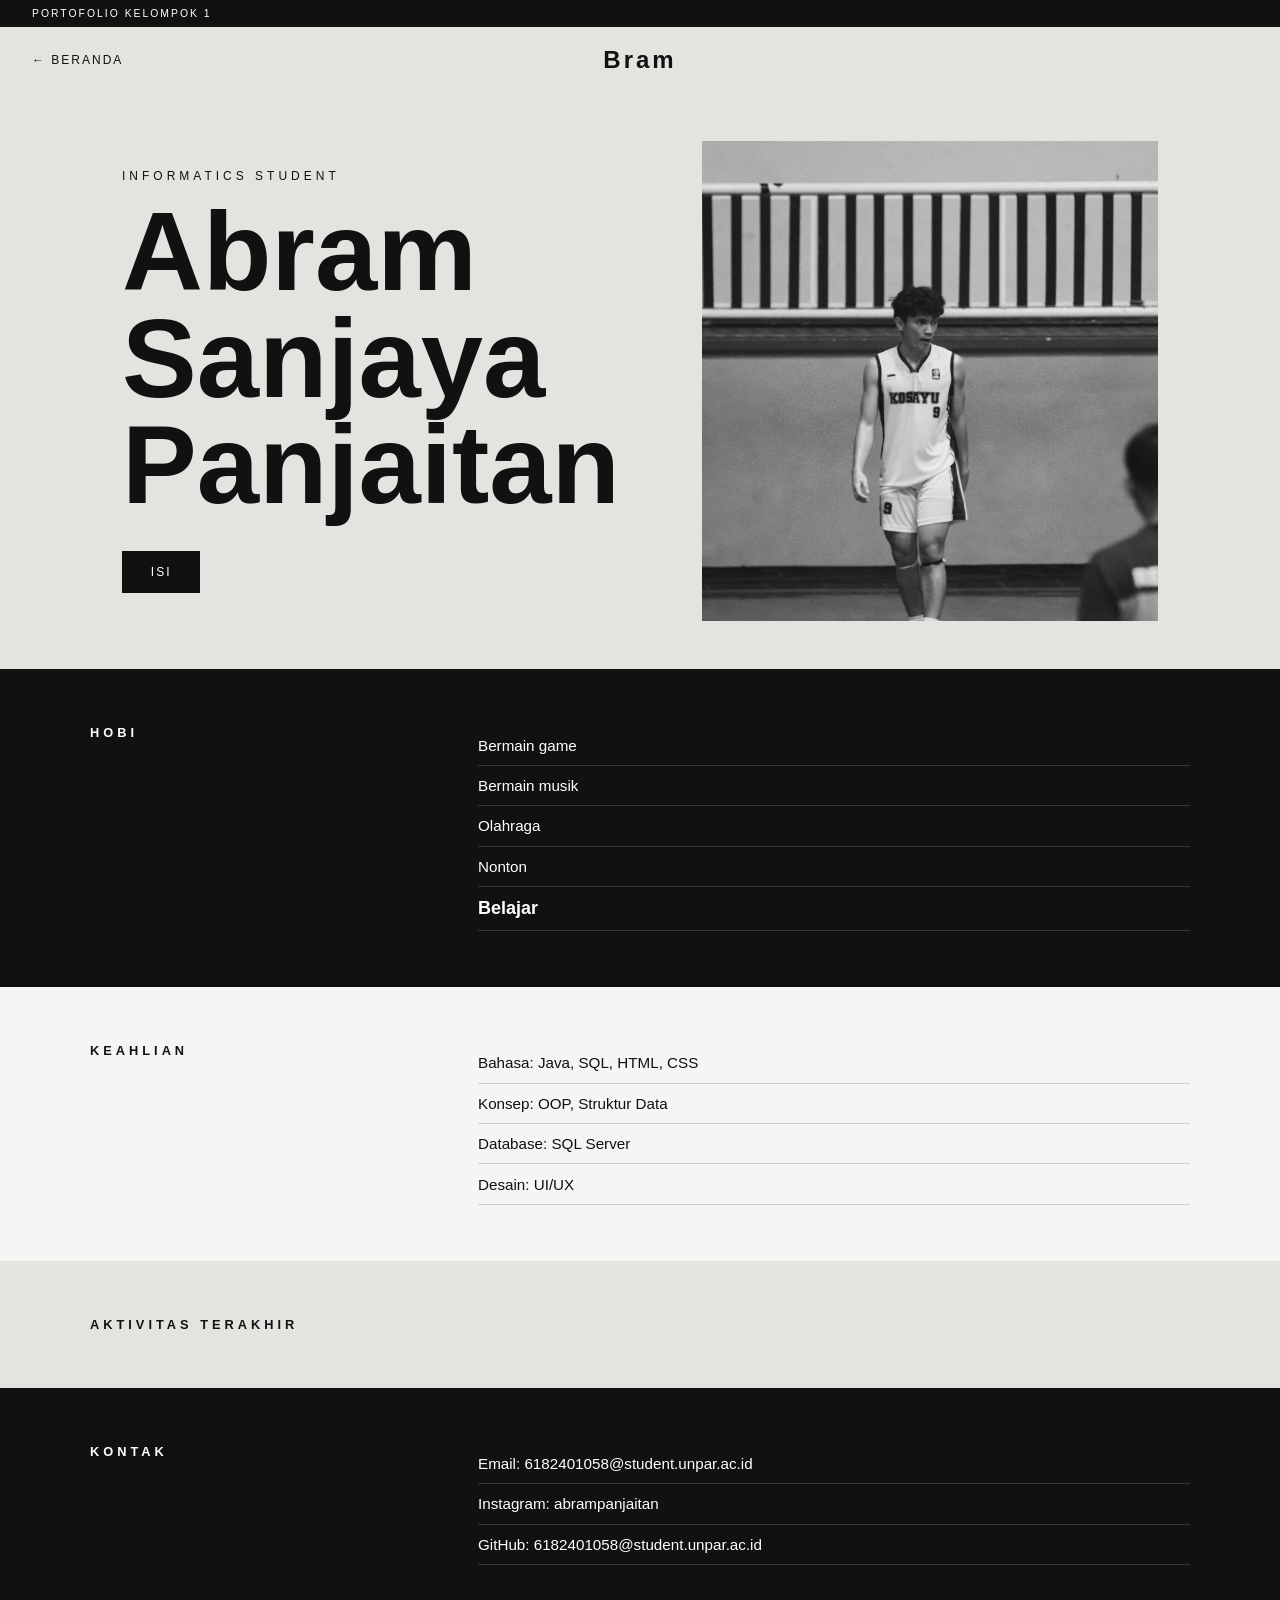
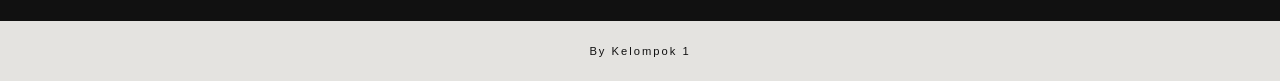
==== profil-abram.html @ 8916ee88 "Tambah halaman profil abram" ====
<!DOCTYPE html>
<html lang="id">
<head>
  <meta charset="UTF-8">
  <meta name="viewport" content="width=device-width, initial-scale=1.0">
  <title>Profil - Abram Sanjaya Panjaitan</title>
  <link rel="stylesheet" href="style-abram.css">
</head>
<body>

  <div class="topbar">Portofolio Kelompok 1</div>

  <nav>
    <a href="index.html">← Beranda</a>
    <span class="logo">Bram</span>
    <span></span>
  </nav>

  <section class="hero">
    <div class="hero-text">
      <p class="label">Informatics Student</p>
      <h1>Abram Sanjaya<br>Panjaitan</h1>
      <a href="#about" class="btn">Isi</a>
    </div>
    <img src="img/abram1.jpg" alt="Foto Spiderman">
  </section>

  <section id="hobi" class="dark">
    <h2>Hobi</h2>
    <ul class="list">
      <li>Bermain game</li>
      <li>Bermain musik</li>
      <li>Olahraga</li>
      <li>Nonton</li>
      <li style="font-size: large;" id="belajar"><b>Belajar</b></li>
    </ul>
  </section>

  <section id="keahlian" class="skills">
    <h2>Keahlian</h2>
    <ul class="list">
      <li>Bahasa: Java, SQL, HTML, CSS</li>
      <li>Konsep: OOP, Struktur Data</li>
      <li>Database: SQL Server</li>
      <li>Desain: UI/UX</li>
    </ul>

    <!--cycle 3-->
  </section>

  <section id="aktivitas" class="aktivitas">
    <h2>Aktivitas Terakhir</h2>
    
  </section>

  <section id="kontak" class="dark">
    <h2>Kontak</h2>
    <ul class="list">
      <li>Email: 6182401058@student.unpar.ac.id</li>
      <li>Instagram: abrampanjaitan</li>
      <li>GitHub: 6182401058@student.unpar.ac.id</li>
    </ul>
  </section>

  <footer>By Kelompok 1</footer>

  <script src="script-abram.js"></script>
</body>
</html>
---- style-abram.css ----
:root {
  --bg: #e4e3e0;
  --black: #111;
  --white: #f6f5f3;
}

* { box-sizing: border-box; margin: 0; padding: 0; }
html { scroll-behavior: smooth; }

body {
  font-family: "Helvetica Neue", Arial, sans-serif;
  background: var(--bg);
  color: var(--black);
}

.topbar {
  background: var(--black);
  color: #fff;
  font-size: 0.65rem;
  letter-spacing: 2px;
  text-transform: uppercase;
  padding: 0.5rem 2rem;
}

nav {
  display: grid;
  grid-template-columns: 1fr auto 1fr;
  align-items: center;
  padding: 1.2rem 2rem;
}

nav a {
  color: var(--black);
  text-decoration: none;
  font-size: 0.75rem;
  letter-spacing: 2px;
  text-transform: uppercase;
}

nav a:hover { text-decoration: underline; }

.logo {
  font-size: 1.5rem;
  font-weight: 600;
  letter-spacing: 3px;
}

.hero {
  display: grid;
  grid-template-columns: 1.2fr 1fr;
  align-items: center;
  gap: 2rem;
  padding: 3rem 2rem;
  max-width: 1100px;
  margin: 0 auto;
}

.label {
  font-size: 0.75rem;
  letter-spacing: 4px;
  text-transform: uppercase;
  margin-bottom: 1rem;
}

.hero h1 {
  font-size: clamp(3rem, 9vw, 7rem);
  line-height: 0.95;
  font-weight: 700;
  margin-bottom: 2rem;
}

.hero img {
  width: 100%;
  max-height: 480px;
  object-fit: cover;
  filter: grayscale(100%);
}

.btn, button {
  display: inline-block;
  background: var(--black);
  color: #fff;
  border: none;
  padding: 0.9rem 1.8rem;
  font-size: 0.75rem;
  letter-spacing: 2px;
  text-transform: uppercase;
  text-decoration: none;
  cursor: pointer;
  transition: opacity 0.2s;
}

.btn:hover, button:hover { opacity: 0.75; }

section:not(.hero) {
  display: grid;
  grid-template-columns: 1fr 2fr;
  gap: 2rem;
  padding: 3.5rem max(2rem, calc((100% - 1100px) / 2));
}

section:not(.hero) h2 {
  font-size: 0.8rem;
  letter-spacing: 4px;
  text-transform: uppercase;
}

.dark {
  background: var(--black);
  color: #fff;
}

.skills { background: var(--white); }

.list { list-style: none; }

.list li {
  padding: 0.7rem 0;
  border-bottom: 1px solid rgba(128, 128, 128, 0.35);
  font-size: 0.95rem;
}

.aktivitas { background: var(--bg); }

.aktivitas-item {
  grid-column: 2;
  display: flex;
  gap: 1.5rem;
  align-items: center;
  margin-bottom: 1.5rem;
}

.aktivitas-item img {
  width: 220px;
  height: 150px;
  object-fit: cover;
  filter: grayscale(100%);
}

footer {
  text-align: center;
  font-size: 0.7rem;
  letter-spacing: 2px;
  padding: 1.5rem;
}

@media (max-width: 700px) {
  .hero, section:not(.hero) { grid-template-columns: 1fr; }
  .aktivitas-item { grid-column: 1; flex-direction: column; align-items: flex-start; }
  .aktivitas-item img { width: 100%; }
}
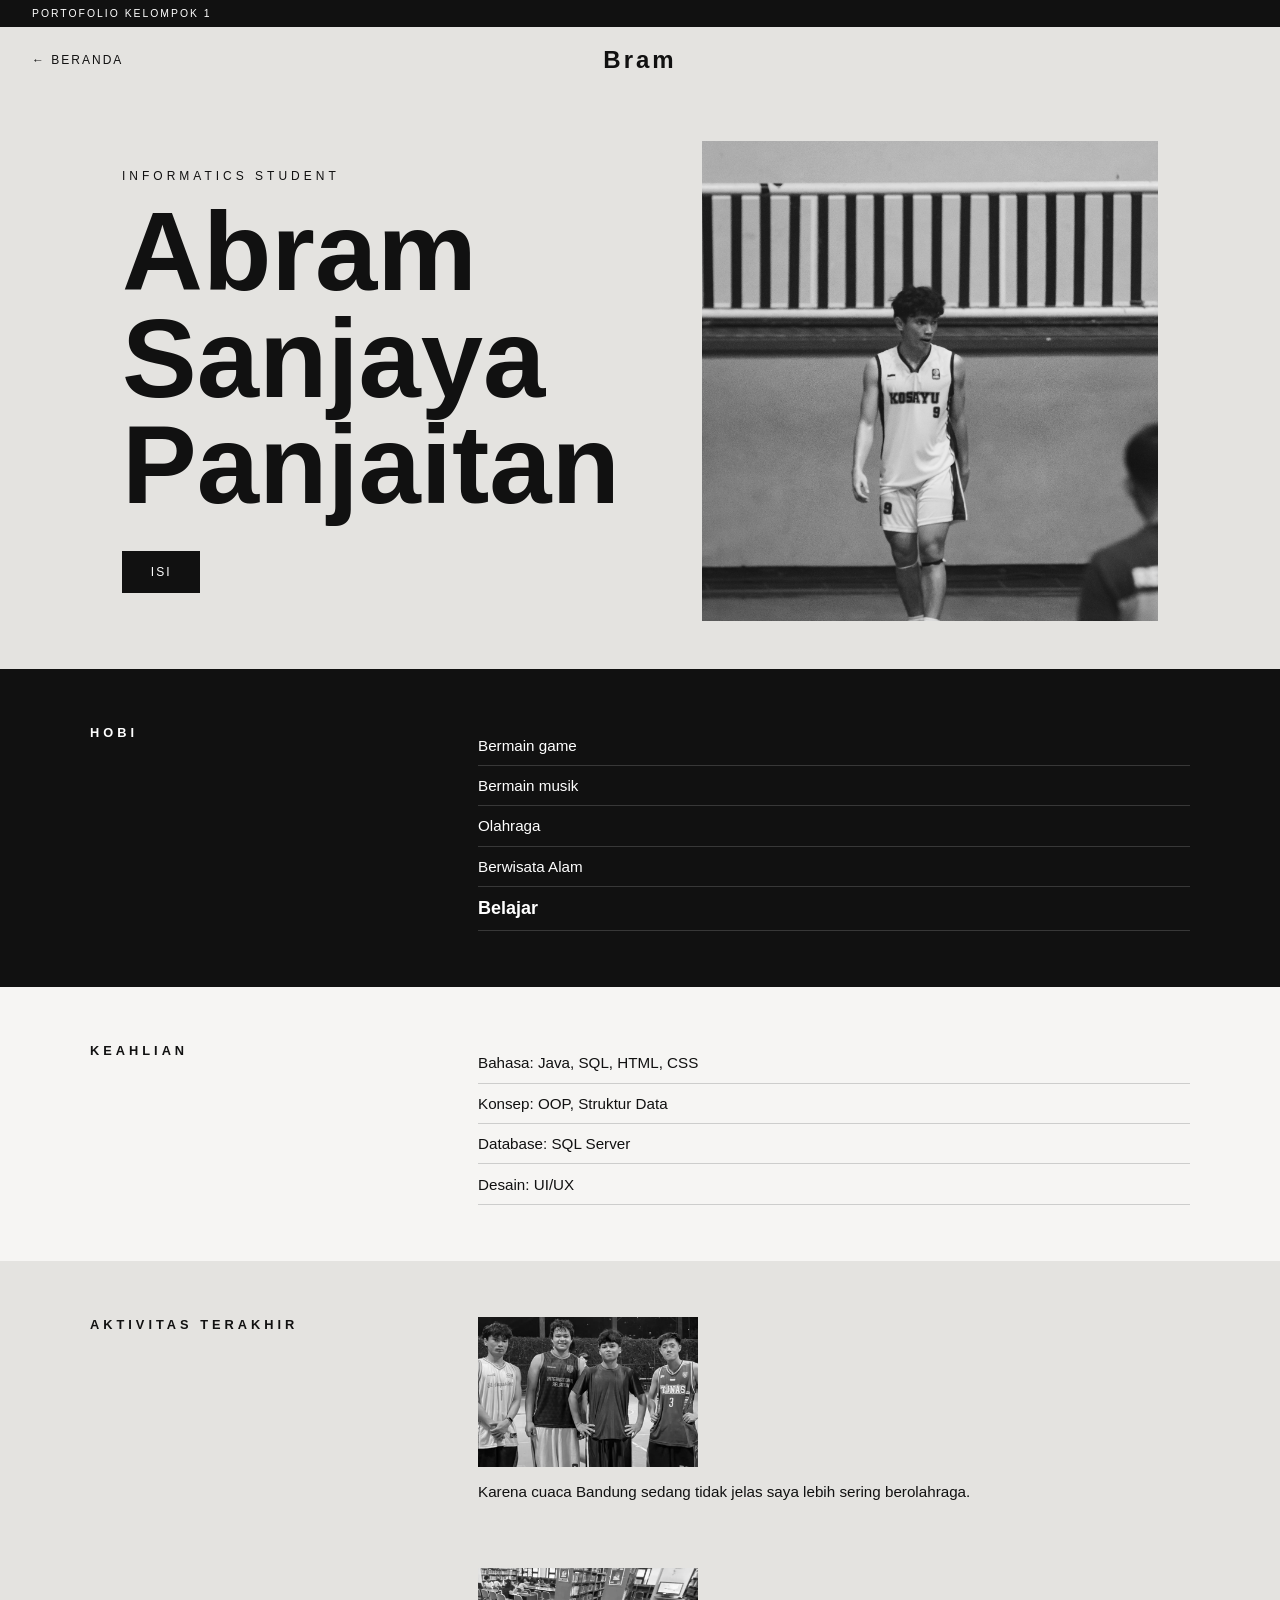
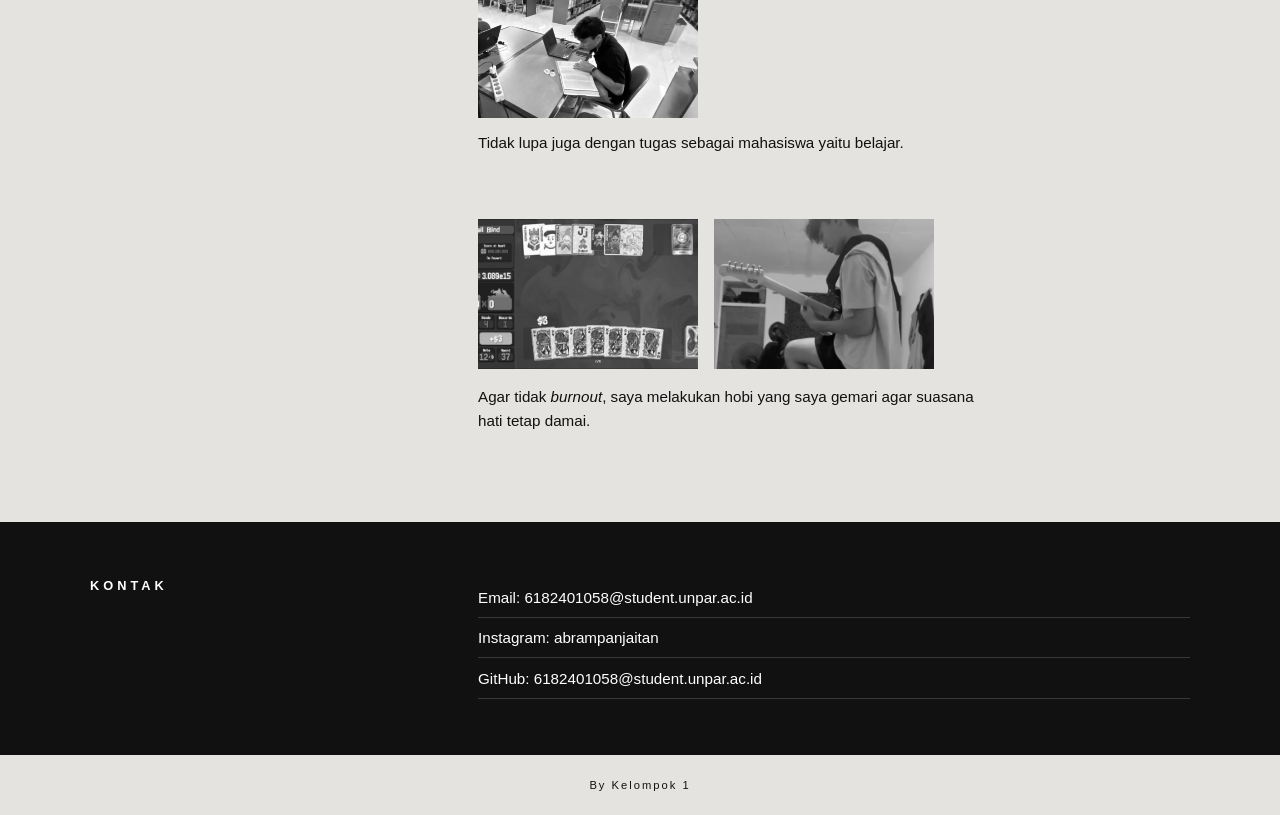
==== commit 610b6d79: "Menambah Konten aktivitas terakhir dan perbaikan html dan css" ====
--- a/profil-abram.html
+++ b/profil-abram.html
@@ -31,7 +31,7 @@
       <li>Bermain game</li>
       <li>Bermain musik</li>
       <li>Olahraga</li>
-      <li>Nonton</li>
+      <li>Berwisata Alam</li>
       <li style="font-size: large;" id="belajar"><b>Belajar</b></li>
     </ul>
   </section>
@@ -45,11 +45,26 @@
       <li>Desain: UI/UX</li>
     </ul>
 
-    <!--cycle 3-->
   </section>
 
   <section id="aktivitas" class="aktivitas">
     <h2>Aktivitas Terakhir</h2>
+
+    <div class="aktivitas1">
+      <img src="img/aktivitas1.jpeg" alt="kegiatan 1">
+      <p>Karena cuaca Bandung sedang tidak jelas saya lebih sering berolahraga.</p>
+    </div>
+
+    <div class="aktivitas2">
+      <img src="img/aktivitas2.jpeg" alt="kegiatan 2">
+      <p>Tidak lupa juga dengan tugas sebagai mahasiswa yaitu belajar.</p>
+    </div>
+
+    <div class="aktivitas3">
+      <img src="img/aktivitas3.jpeg" alt="kegiatan 3">
+      <img src="img/aktivitas3c.jpeg" alt="kegiatan 3">
+      <p>Agar tidak <i>burnout</i>, saya melakukan hobi yang saya gemari agar suasana hati tetap damai.</p>
+    </div>
     
   </section>
 
--- a/style-abram.css
+++ b/style-abram.css
@@ -122,19 +122,41 @@
 
 .aktivitas { background: var(--bg); }
 
-.aktivitas-item {
+.aktivitas1,
+.aktivitas2,
+.aktivitas3 {
   grid-column: 2;
-  display: flex;
-  gap: 1.5rem;
-  align-items: center;
-  margin-bottom: 1.5rem;
+  margin-bottom: 2rem;
 }
 
-.aktivitas-item img {
+.aktivitas1 img,
+.aktivitas2 img,
+.aktivitas3 img {
   width: 220px;
   height: 150px;
   object-fit: cover;
   filter: grayscale(100%);
+  display: block;
+}
+
+.aktivitas1 p,
+.aktivitas2 p,
+.aktivitas3 p {
+  margin-top: 0.8rem;
+  max-width: 500px;
+  line-height: 1.6;
+  font-size: 0.95rem;
+}
+
+.aktivitas3 {
+  display: flex;
+  flex-wrap: wrap;
+  gap: 1rem;
+}
+
+.aktivitas3 p {
+  flex: 0 0 100%;
+  margin-top: 0;
 }
 
 footer {
@@ -146,7 +168,8 @@
 
 @media (max-width: 700px) {
   .hero, section:not(.hero) { grid-template-columns: 1fr; }
-  .aktivitas-item { grid-column: 1; flex-direction: column; align-items: flex-start; }
-  .aktivitas-item img { width: 100%; }
+  .aktivitas1, .aktivitas2, .aktivitas3 { grid-column: 1; }
+  .aktivitas1 img, .aktivitas2 img, .aktivitas3 img { width: 100%; height: auto; max-height: 200px; }
+  .aktivitas3 img { width: calc(50% - 0.5rem); }
 }
 
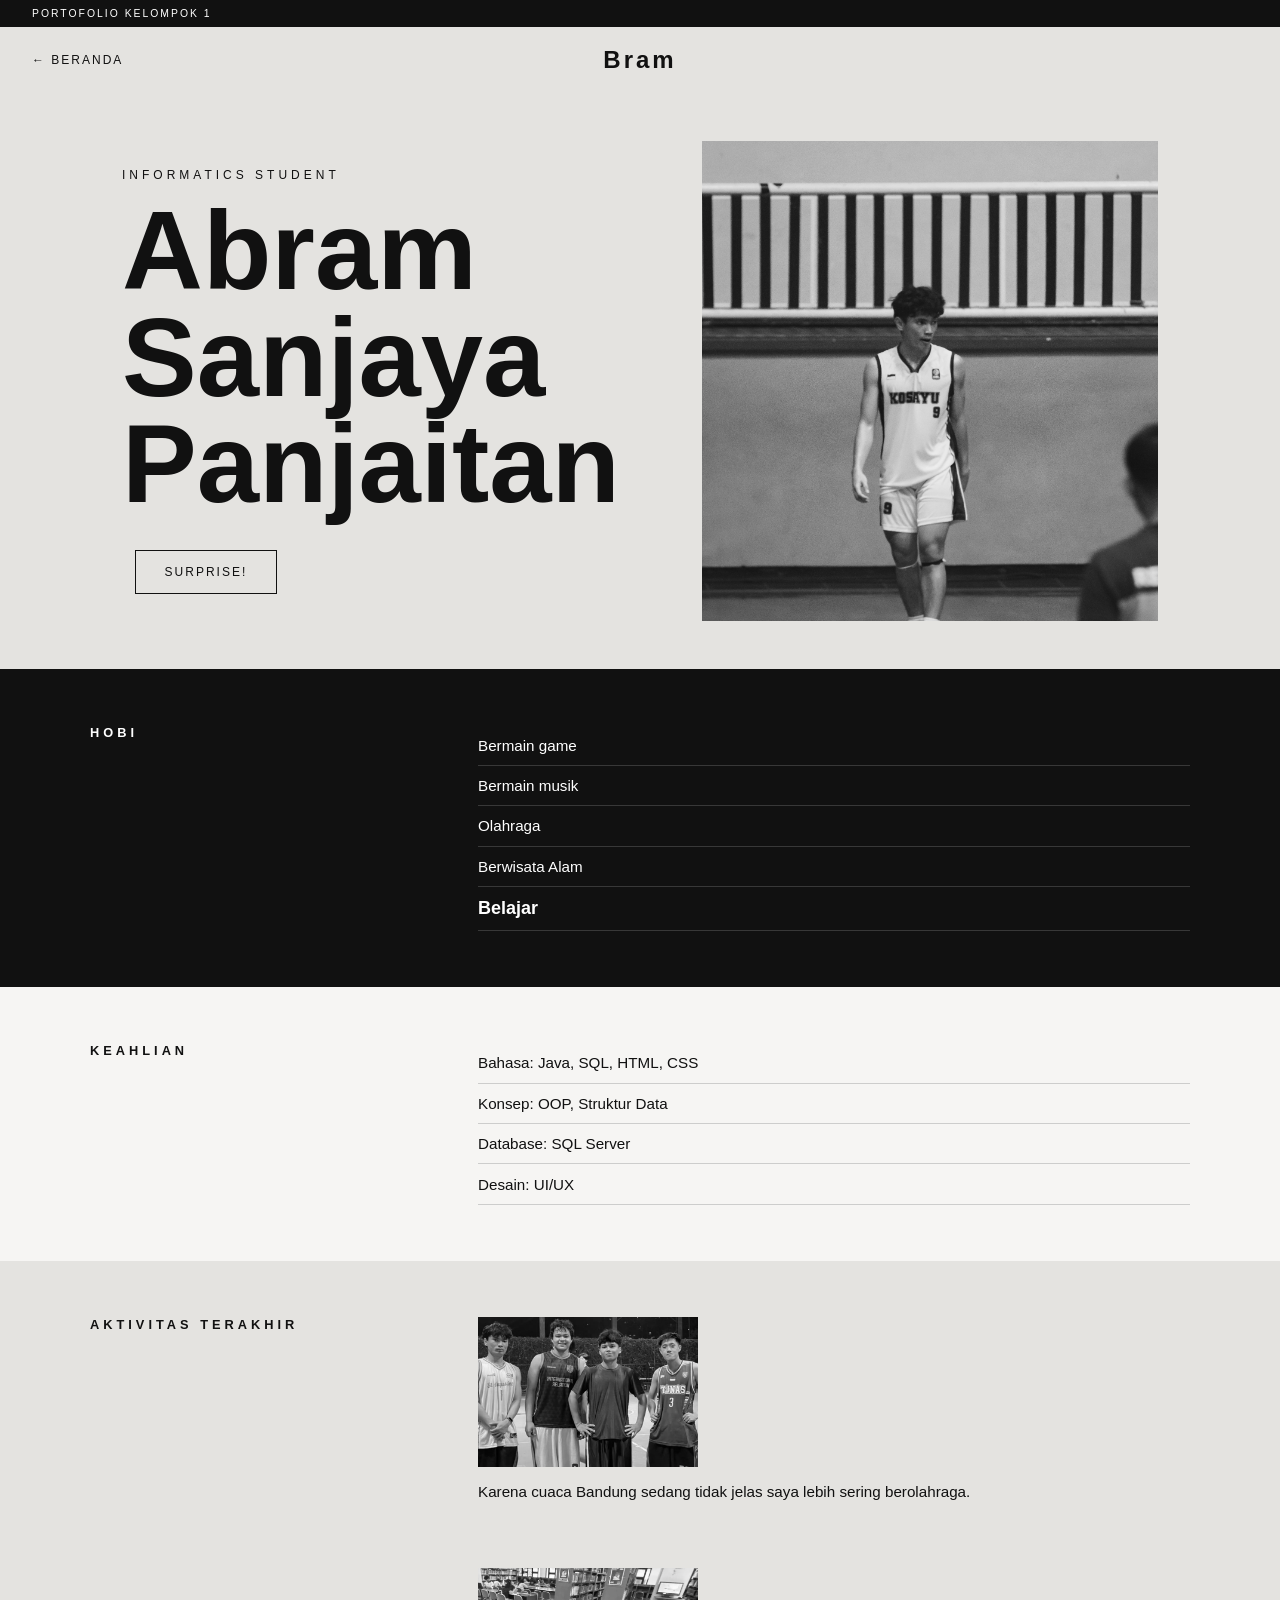
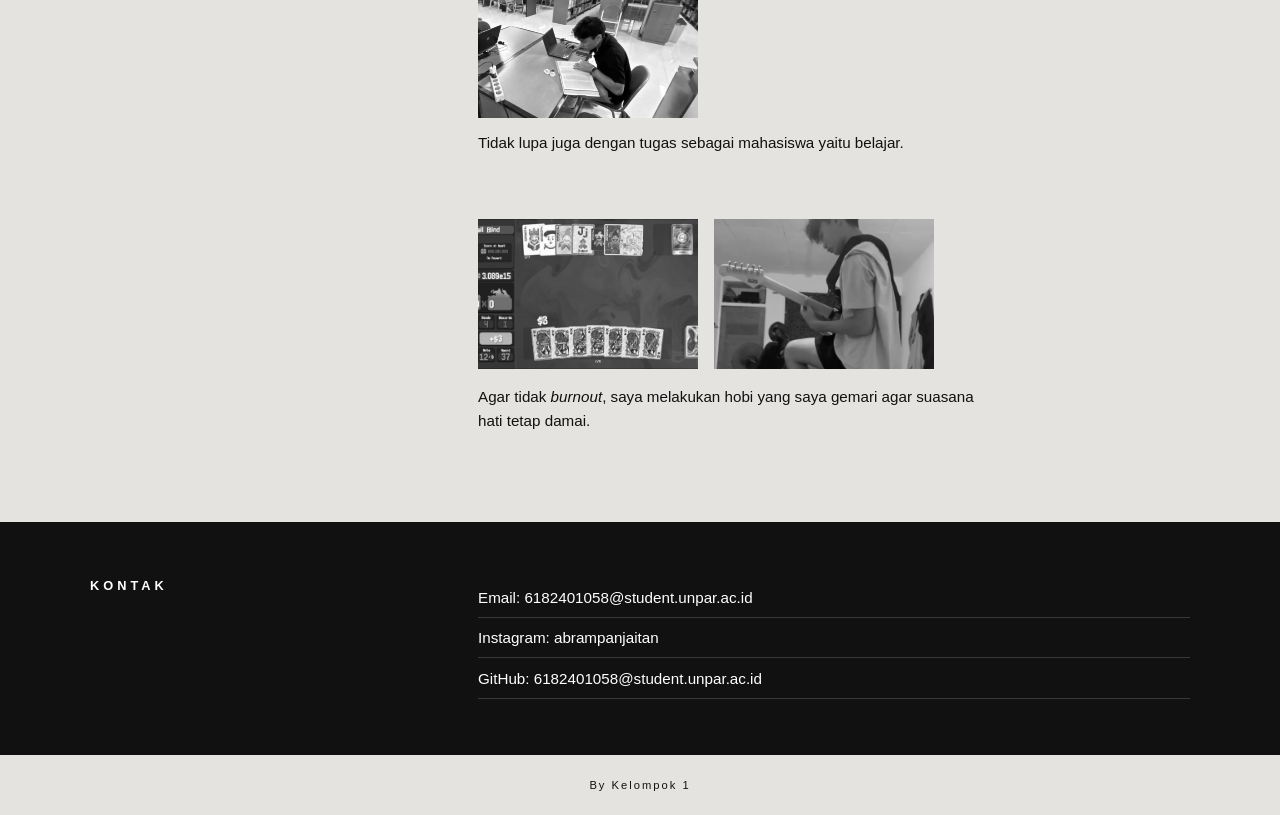
==== commit 913216d0: "Tambah tombol surprise dan pop up" ====
--- a/profil-abram.html
+++ b/profil-abram.html
@@ -20,9 +20,9 @@
     <div class="hero-text">
       <p class="label">Informatics Student</p>
       <h1>Abram Sanjaya<br>Panjaitan</h1>
-      <a href="#about" class="btn">Isi</a>
+      <button id="btn-surprise" class="btn-surprise">Surprise!</button>
     </div>
-    <img src="img/abram1.jpg" alt="Foto Spiderman">
+    <img src="img/abram1.jpg" alt="Foto abram">
   </section>
 
   <section id="hobi" class="dark">
@@ -77,6 +77,12 @@
     </ul>
   </section>
 
+    <div id="modal" class="modal">
+      <div class="modal-box">
+        <p id="modal-teks"></p>
+        <button id="modal-tutup">Tutup</button>
+      </div>
+    </div>
   <footer>By Kelompok 1</footer>
 
   <script src="script-abram.js"></script>
--- a/style-abram.css
+++ b/style-abram.css
@@ -166,6 +166,51 @@
   padding: 1.5rem;
 }
 
+.btn-surprise {
+  margin-left: 0.8rem;
+  background: transparent;
+  color: var(--black);
+  border: 1px solid var(--black);
+}
+
+.btn-surprise:hover {
+  background: var(--black);
+  color: #fff;
+  opacity: 1;
+}
+
+.modal {
+  position: fixed;
+  inset: 0;
+  background: rgba(0, 0, 0, 0.75);
+  display: none;
+  align-items: center;
+  justify-content: center;
+  z-index: 100;
+  padding: 1rem;
+}
+
+.modal.show { display: flex; }
+
+.modal-box {
+  background: var(--white);
+  padding: 2rem;
+  max-width: 380px;
+  text-align: center;
+  animation: muncul 0.25s ease;
+}
+
+.modal-box p {
+  font-size: 1.1rem;
+  line-height: 1.6;
+  margin-bottom: 1.5rem;
+}
+
+@keyframes muncul {
+  from { transform: scale(0.85); opacity: 0; }
+  to   { transform: scale(1);    opacity: 1; }
+}
+
 @media (max-width: 700px) {
   .hero, section:not(.hero) { grid-template-columns: 1fr; }
   .aktivitas1, .aktivitas2, .aktivitas3 { grid-column: 1; }
